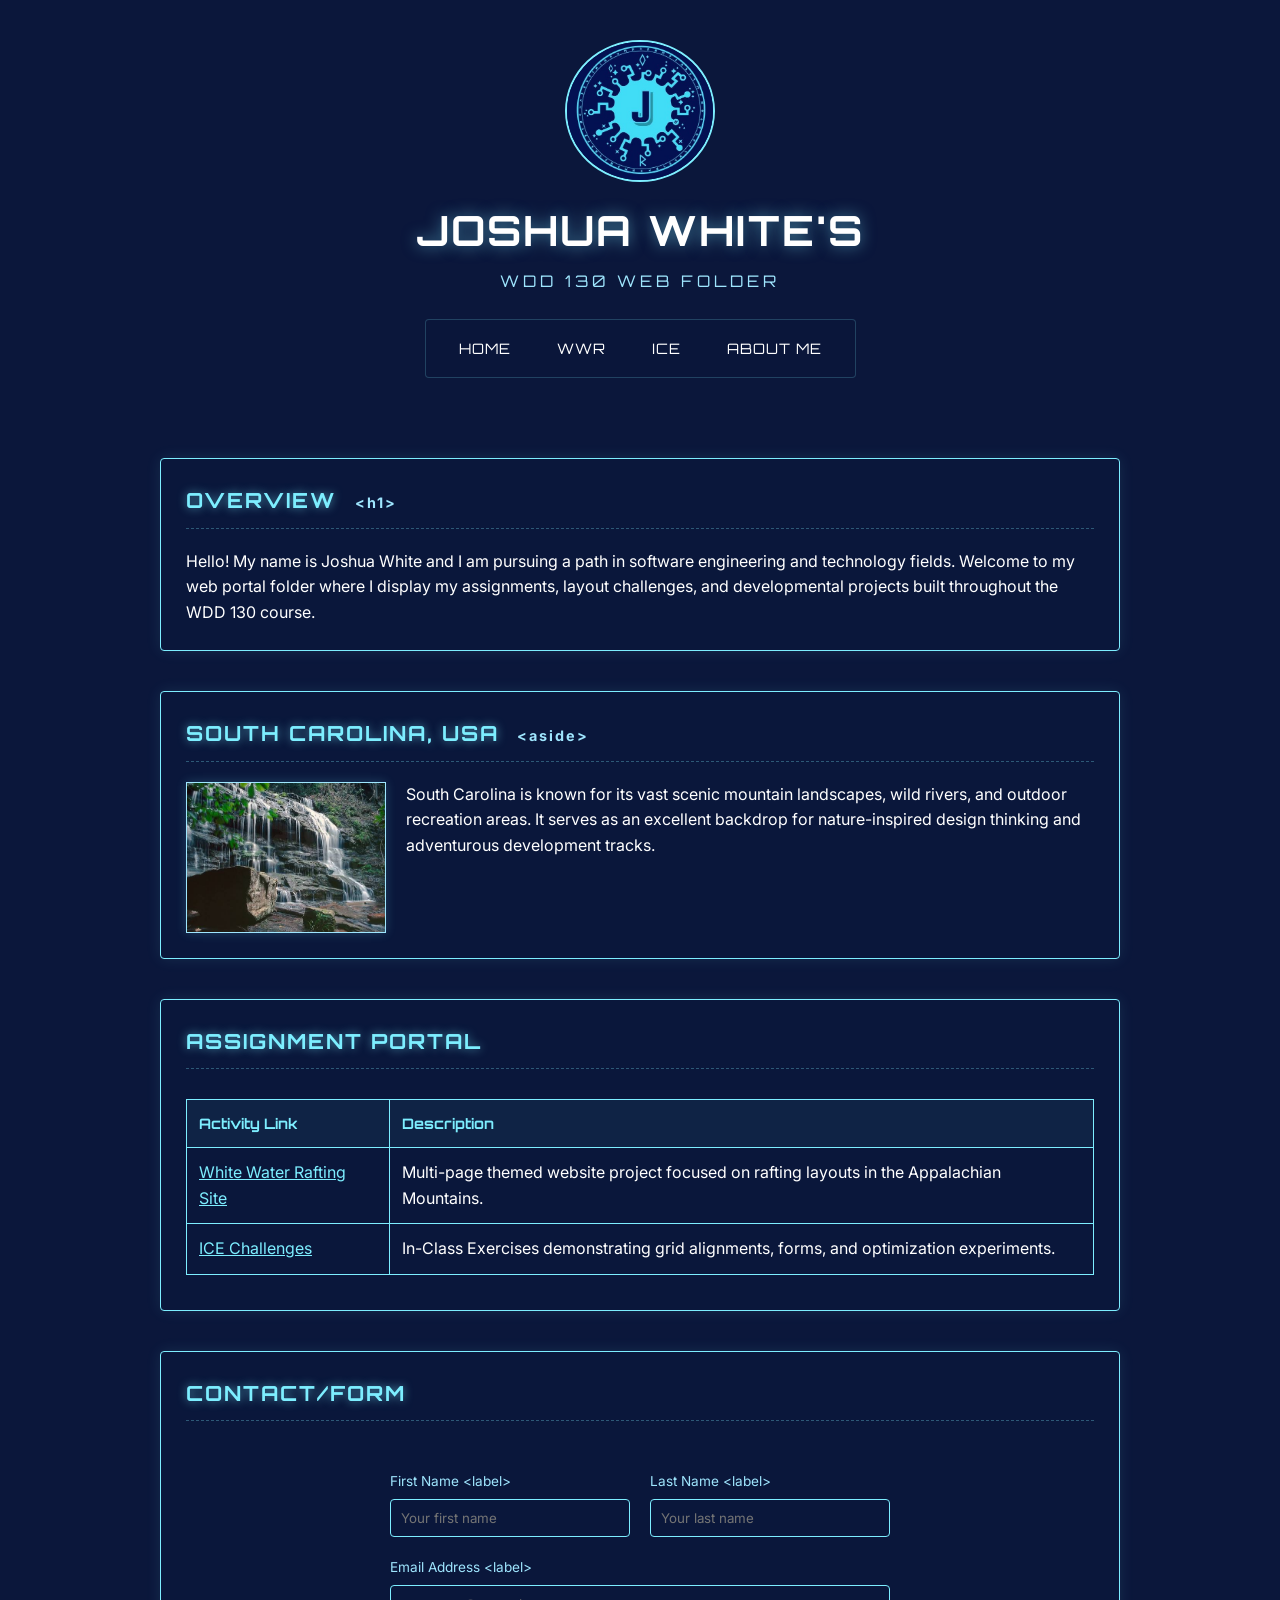
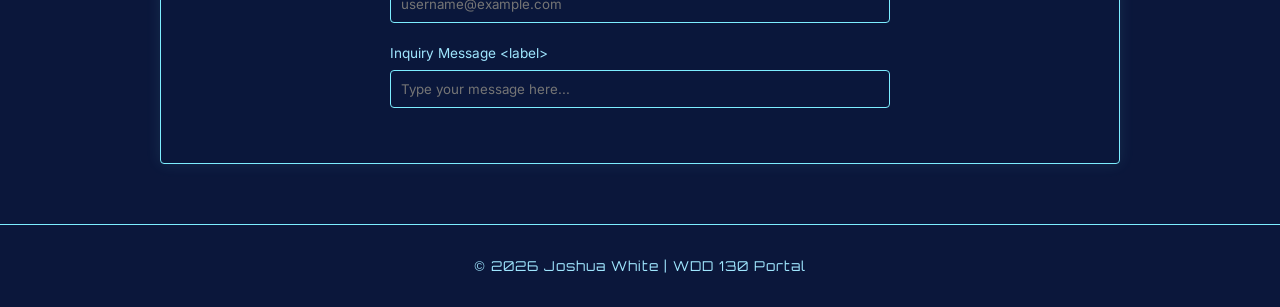
==== index.html @ 02a42c57 "Initial commit" ====
<!DOCTYPE html>
<html lang="en">
<head>
    <meta charset="UTF-8">
    <meta name="viewport" content="width=device-width, initial-scale=1.0">
    <title>Joshua White's WDD 130 Web Folder</title>
    <meta name="description" content="Joshua White's WDD 130 course portal page, featuring class assignments, resources, and profile information.">
    <meta name="author" content="Joshua White">
    <link rel="stylesheet" href="styles/styles.css">
</head>
<body>

    <header>
        <div class="logo-area">
            <img src="images/logo.jpg" alt="Joshua White Logo"> 
            <h1>JOSHUA WHITE'S</h1>
            <p class="subtitle">WDD 130 WEB FOLDER</p>
        </div>
        
        <nav>
            <a href="index.html">HOME</a>
            <a href="wwr/index.html">WWR</a>
            <a href="ice.html">ICE</a>
            <a href="about.html">ABOUT ME</a>
        </nav>
    </header>

    <main>
        <section class="wireframe-container overview-section">
            <h2>OVERVIEW <span class="tag-accent">&lt;h1&gt;</span></h2>
            <div class="wireframe-content">
                <p>Hello! My name is Joshua White and I am pursuing a path in software engineering and technology fields. Welcome to my web portal folder where I display my assignments, layout challenges, and developmental projects built throughout the WDD 130 course.</p>
            </div>
        </section>

        <aside class="wireframe-container info-aside">
            <h2>SOUTH CAROLINA, USA <span class="tag-accent">&lt;aside&gt;</span></h2>
            <div class="wireframe-content aside-layout">
                <img src="images/state-image.jpg" alt="Scenic Landscape representing home state" class="aside-img">
                <p>South Carolina is known for its vast scenic mountain landscapes, wild rivers, and outdoor recreation areas. It serves as an excellent backdrop for nature-inspired design thinking and adventurous development tracks.</p>
            </div>
        </aside>

        <section class="wireframe-container table-section">
            <h2>ASSIGNMENT PORTAL</h2>
            <div class="wireframe-content">
                <div class="table-wrapper">
                    <table>
                        <thead>
                            <tr>
                                <th>Activity Link</th>
                                <th>Description</th>
                            </tr>
                        </thead>
                        <tbody>
                            <tr>
                                <td><a href="wwr/index.html">White Water Rafting Site</a></td>
                                <td>Multi-page themed website project focused on rafting layouts in the Appalachian Mountains.</td>
                            </tr>
                            <tr>
                                <td><a href="ice.html">ICE Challenges</a></td>
                                <td>In-Class Exercises demonstrating grid alignments, forms, and optimization experiments.</td>
                            </tr>
                        </tbody>
                    </table>
                </div>
            </div>
        </section>

        <section class="wireframe-container contact-section">
            <h2>CONTACT/FORM</h2>
            <div class="wireframe-content form-center">
                <form action="#" method="post">
                    <div class="form-row">
                        <div class="form-group">
                            <label for="input1">First Name &lt;label&gt;</label>
                            <input type="text" id="input1" name="input1" placeholder="Your first name">
                        </div>
                        <div class="form-group">
                            <label for="input2">Last Name &lt;label&gt;</label>
                            <input type="text" id="input2" name="input2" placeholder="Your last name">
                        </div>
                    </div>
                    <div class="form-group">
                        <label for="input3">Email Address &lt;label&gt;</label>
                        <input type="text" id="input3" name="input3" placeholder="username@example.com">
                    </div>
                    <div class="form-group">
                        <label for="input4">Inquiry Message &lt;label&gt;</label>
                        <input type="text" id="input4" name="input4" placeholder="Type your message here...">
                    </div>
                </form>
            </div>
        </section>
    </main>

    <footer>
        <p>&copy; 2026 Joshua White | WDD 130 Portal</p>
    </footer>

</body>
</html>
---- styles/styles.css ----
/* --- DESIGN SYSTEM CONFIGURATION --- */
@import url('https://fonts.googleapis.com/css2?family=Orbitron:wght=500;700&family=Inter:wght@300;400;600&display=swap');

:root {
    --bg-dark-blue: #0B173B;     /* Primary background color */
    --accent-neon: #7DEEFF;      /* Bright neon accent blue */
    --accent-light: #9FE6FE;     /* Light soft blue */
    --muted-gray: #555555;       /* Muted text/borders */
    --text-light: #FFFFFF;       /* White text */
    
    --font-header: 'Orbitron', 'Helvetica Neue', sans-serif;
    --font-body: 'Inter', 'Helvetica Neue', Arial, sans-serif;
}

* {
    box-sizing: border-box;
    margin: 0;
    padding: 0;
}

body {
    font-family: var(--font-body);
    background-color: var(--bg-dark-blue);
    color: var(--text-light);
    line-height: 1.6;
}

main {
    max-width: 1000px;
    margin: 40px auto;
    padding: 20px;
    display: flex;
    flex-direction: column;
    gap: 40px; /* Generous spacing between section panels */
}

/* --- Typography & Tech Glows --- */
h1, h2, h3, h4 {
    font-family: var(--font-header);
    letter-spacing: 2px;
    color: var(--accent-neon);
    text-shadow: 0 0 10px rgba(125, 238, 255, 0.6); /* Creates the terminal neon look */
}

.tag-accent {
    font-size: 0.9rem;
    color: var(--accent-light);
    font-family: var(--font-body);
    vertical-align: middle;
    margin-left: 10px;
    text-shadow: none;
}

a {
    color: var(--accent-neon);
    text-decoration: underline;
}

p {
    padding: 0; /* Clear explicit paragraph padding conflicts */
    margin-bottom: 15px;
}

p:last-child {
    margin-bottom: 0;
}

/* --- Header & Centered Logo System --- */
header {
    display: flex;
    flex-direction: column;
    align-items: center;
    padding: 40px 20px 20px 20px;
}

.logo-area {
    display: flex;
    flex-direction: column;
    align-items: center;
    margin-bottom: 25px;
}

.logo-area img {
    width: 150px; /* Constrains header profile/logo image precisely */
    height: auto;
    border-radius: 50%;
    border: 2px solid var(--accent-neon);
    margin-bottom: 15px;
}

.logo-area h1 {
    font-size: 2.6rem;
    color: var(--text-light);
    font-weight: 700;
    text-shadow: 0 0 15px rgba(125, 238, 255, 0.5);
}

.subtitle {
    font-family: var(--font-header);
    color: var(--accent-light);
    font-size: 1rem;
    letter-spacing: 4px;
    margin-top: 5px;
}

/* --- Navigation Link Track --- */
nav {
    display: flex;
    gap: 20px;
    background-color: rgba(11, 23, 59, 0.5);
    padding: 10px 20px;
    border: 1px solid rgba(125, 238, 255, 0.2);
    border-radius: 4px;
}

nav a {
    font-family: var(--font-header);
    text-decoration: none;
    color: var(--text-light);
    font-size: 0.9rem;
    padding: 6px 12px;
    letter-spacing: 1px;
    transition: all 0.2s ease;
    border: 1px solid transparent;
}

nav a:hover {
    background-color: rgba(125, 238, 255, 0.1);
    border-color: var(--accent-light);
    color: var(--accent-neon);
}

/* --- Outer Enclosing Blueprint Panels --- */
.wireframe-container {
    border: 1px solid var(--accent-neon); /* Matches clean blueprint schematic system */
    padding: 25px;
    background-color: rgba(11, 23, 59, 0.7); /* Slightly darker panels to offset elements */
    box-shadow: 0 0 15px rgba(125, 238, 255, 0.1);
    border-radius: 4px;
}

.wireframe-container h2 {
    font-size: 1.3rem;
    border-bottom: 1px dashed rgba(125, 238, 255, 0.3);
    padding-bottom: 10px;
    margin-bottom: 20px;
}

/* --- Aside Layout Styling --- */
.aside-layout {
    display: flex;
    flex-direction: column;
    gap: 20px;
    align-items: center;
}

.aside-img {
    width: 100%;
    max-width: 250px;
    height: auto;
    border: 1px solid var(--accent-light);
    box-shadow: 0 0 10px rgba(125, 238, 255, 0.2);
}

@media (min-width: 600px) {
    .aside-layout {
        flex-direction: row;
        align-items: flex-start;
    }
    .aside-img {
        width: 200px; /* Constrains aside image width per standard requirements */
    }
}

/* --- Table Styles --- */
.table-wrapper {
    overflow-x: auto;
}

table {
    width: 100%;
    border-collapse: collapse;
    margin: 10px 0;
}

table, th, td {
    border: 1px solid var(--accent-neon);
}

th, td {
    padding: 12px;
    text-align: left;
}

th {
    font-family: var(--font-header);
    color: var(--accent-neon);
    font-size: 0.9rem;
    background-color: rgba(125, 238, 255, 0.05);
}

td {
    height: 40px;
}

/* --- Balanced Schematic Form Fields --- */
.form-center {
    display: flex;
    justify-content: center;
    padding: 30px 0;
}

form {
    display: flex;
    flex-direction: column;
    gap: 20px;
    width: 100%;
    max-width: 500px;
}

.form-row {
    display: flex;
    gap: 20px;
}

.form-group {
    display: flex;
    flex-direction: column;
    gap: 6px;
    flex: 1;
}

label {
    font-size: 0.85rem;
    color: var(--accent-light);
}

input[type="text"] {
    background-color: transparent;
    border: 1px solid var(--accent-neon);
    padding: 10px;
    color: var(--text-light);
    font-family: var(--font-body);
    border-radius: 4px;
}

input[type="text"]:focus {
    outline: none;
    box-shadow: 0 0 10px var(--accent-neon);
}

/* --- Footer Area --- */
footer {
    text-align: center;
    padding: 30px 20px;
    margin-top: 40px;
    border-top: 1px solid var(--accent-neon);
    font-family: var(--font-header);
    font-size: 0.85rem;
    letter-spacing: 1px;
    color: var(--accent-light);
}
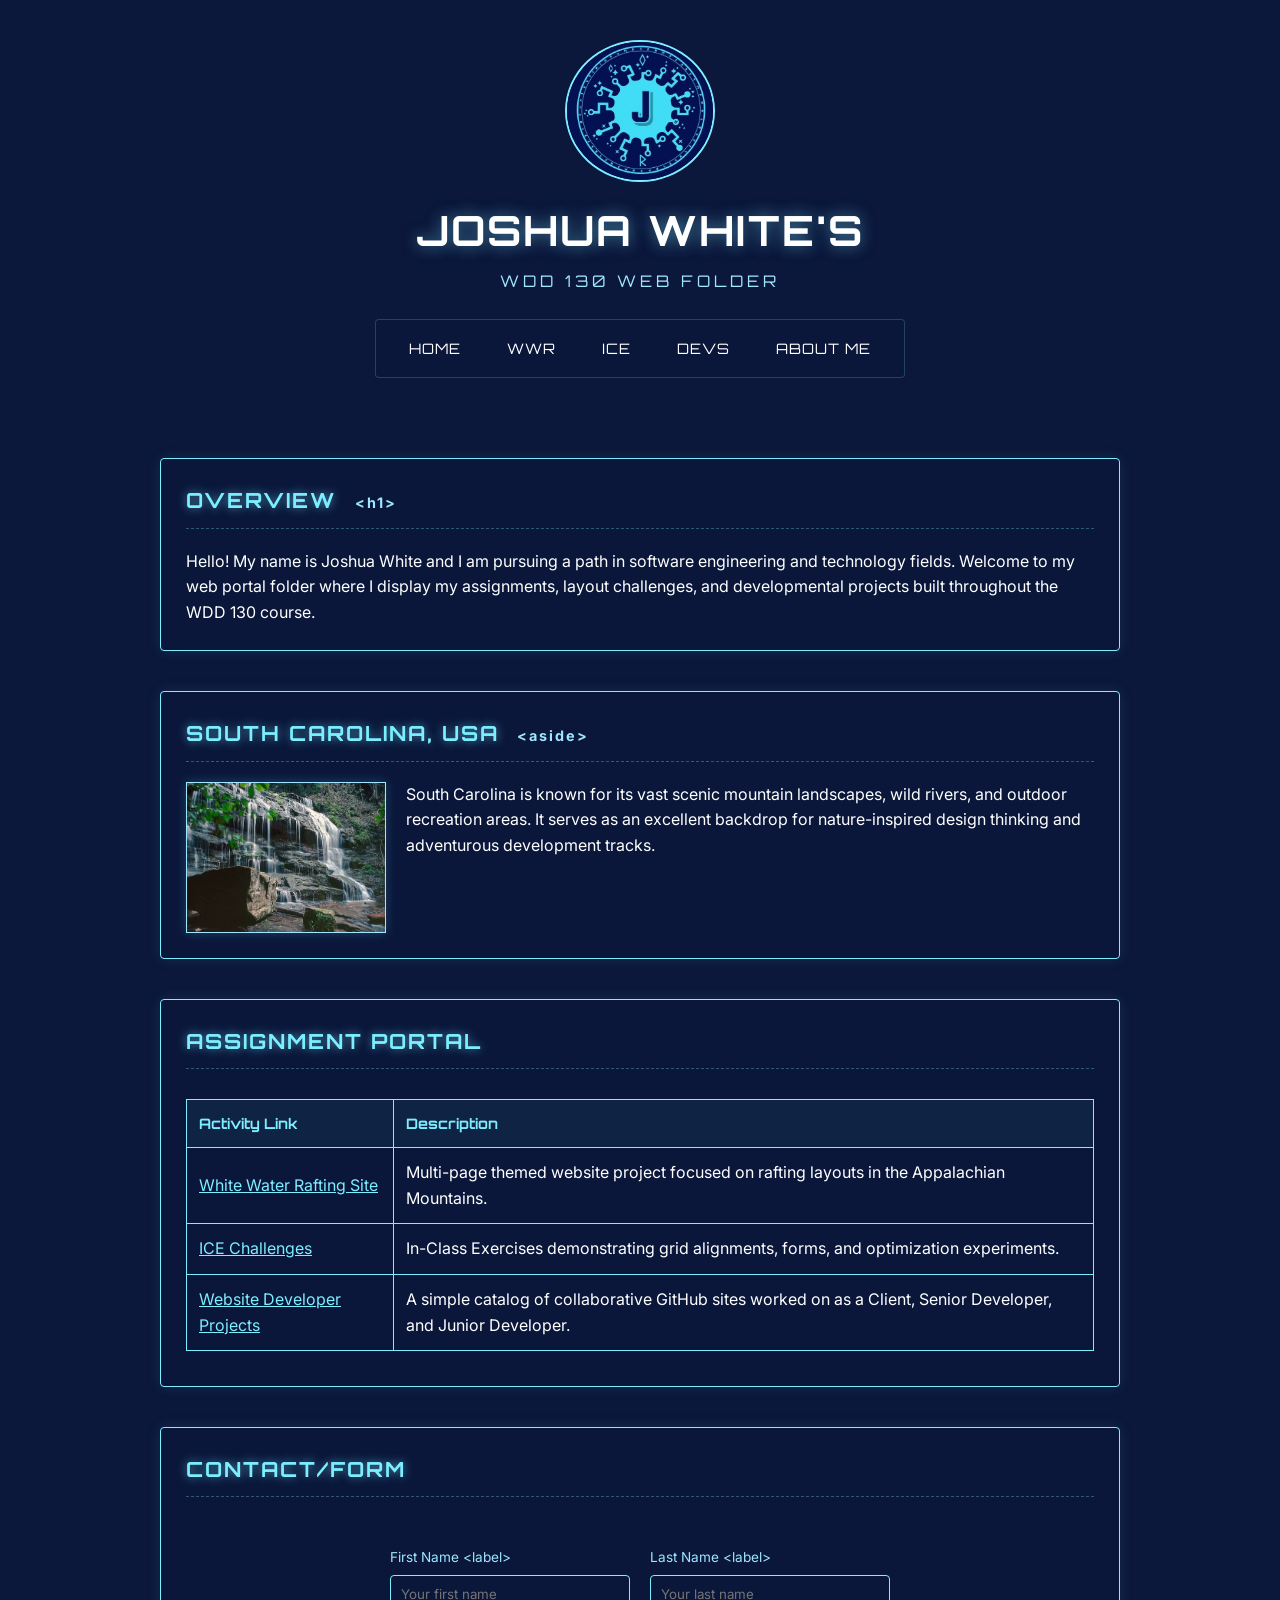
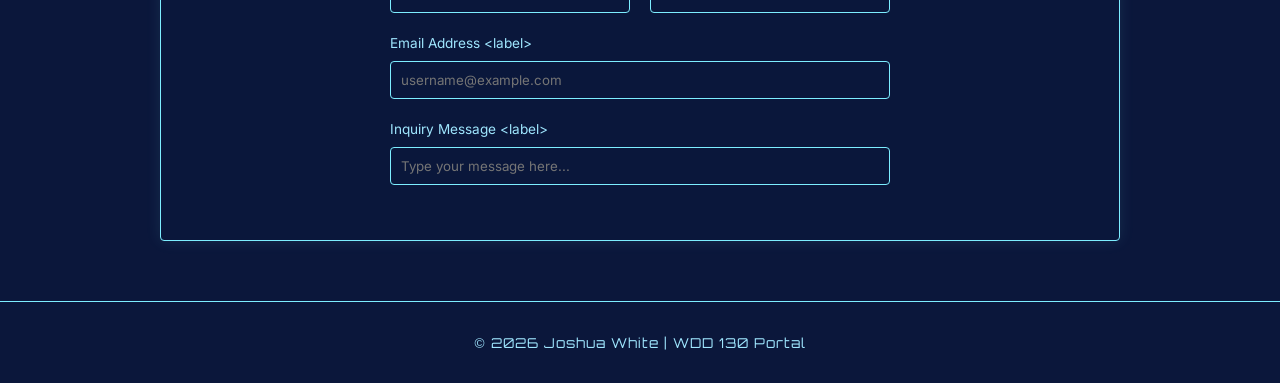
==== commit dff305b9: "website updates" ====
--- a/index.html
+++ b/index.html
@@ -21,6 +21,7 @@
             <a href="index.html">HOME</a>
             <a href="wwr/index.html">WWR</a>
             <a href="ice.html">ICE</a>
+            <a href="projectdevs.html">DEVS</a>
             <a href="about.html">ABOUT ME</a>
         </nav>
     </header>
@@ -61,6 +62,10 @@
                                 <td><a href="ice.html">ICE Challenges</a></td>
                                 <td>In-Class Exercises demonstrating grid alignments, forms, and optimization experiments.</td>
                             </tr>
+                            <tr>
+                                <td><a href="projectdevs.html">Website Developer Projects</a></td>
+                                <td>A simple catalog of collaborative GitHub sites worked on as a Client, Senior Developer, and Junior Developer.</td>
+                            </tr>
                         </tbody>
                     </table>
                 </div>
